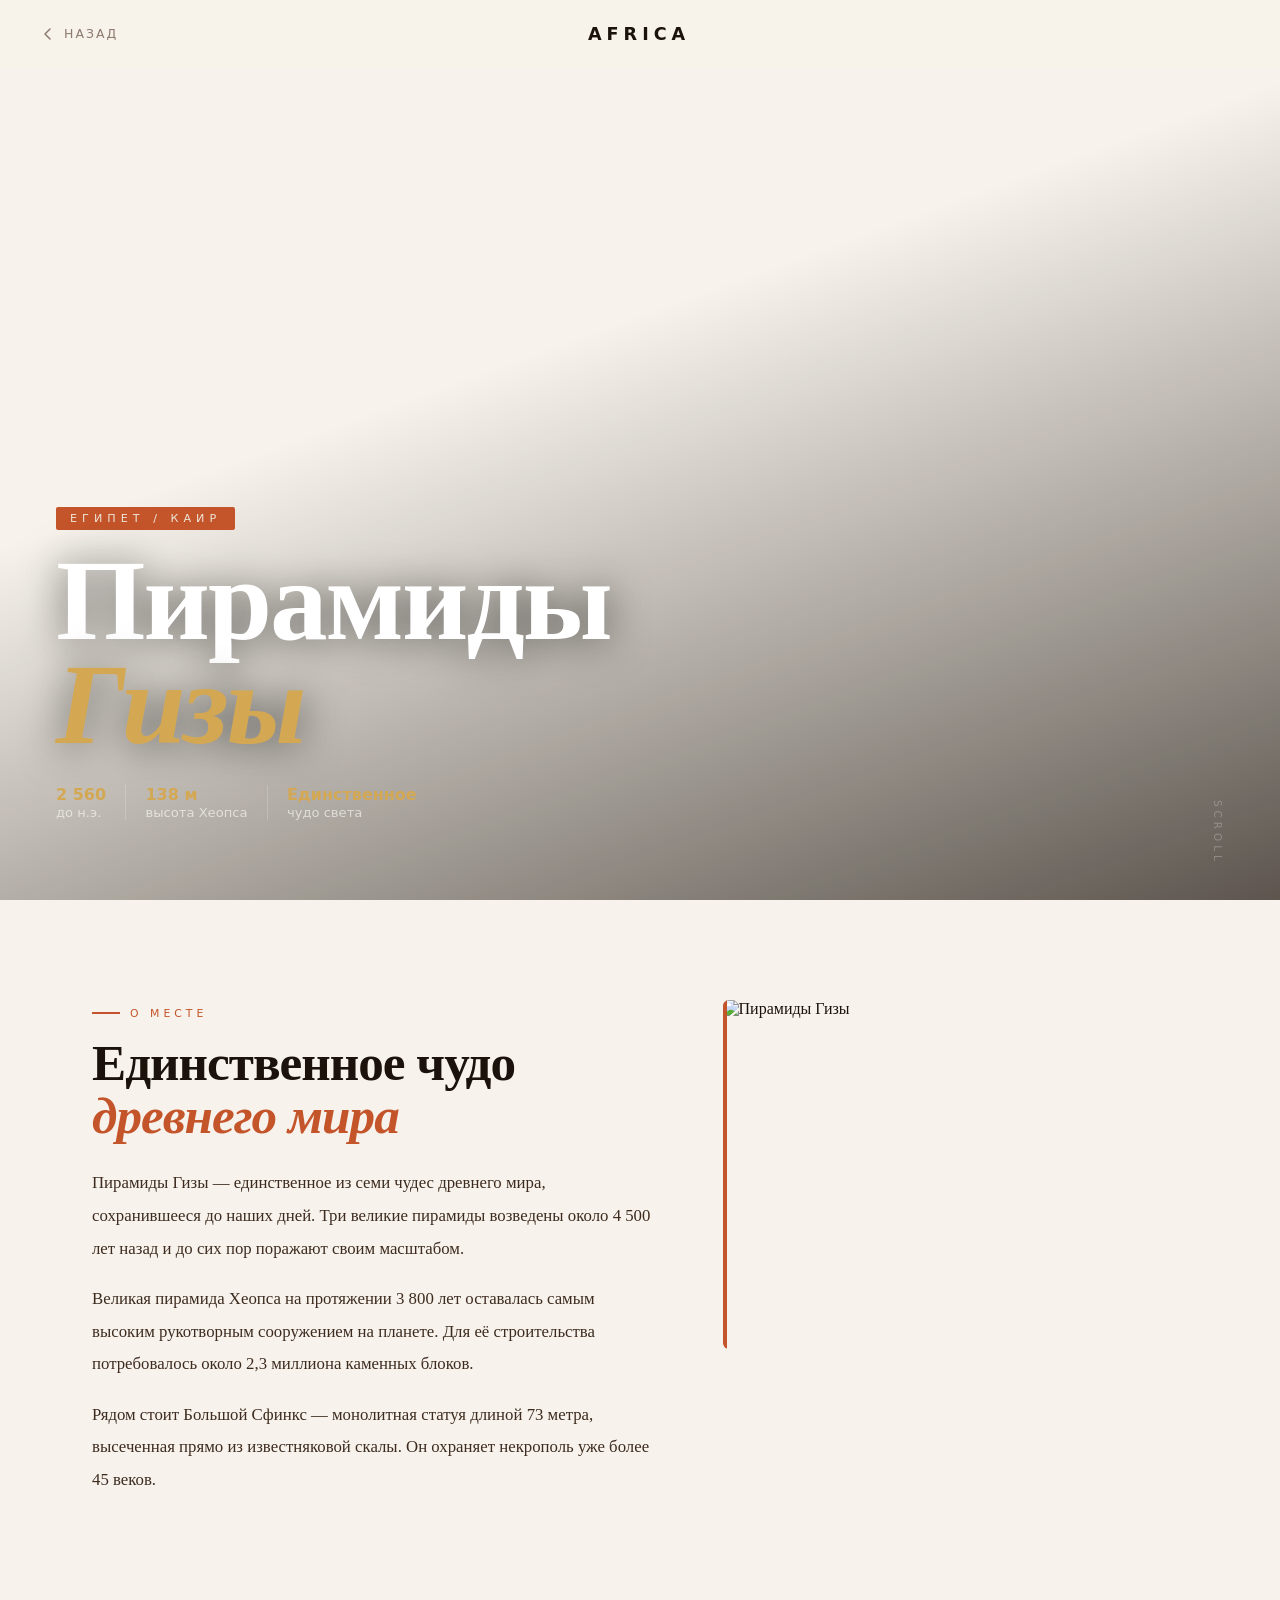
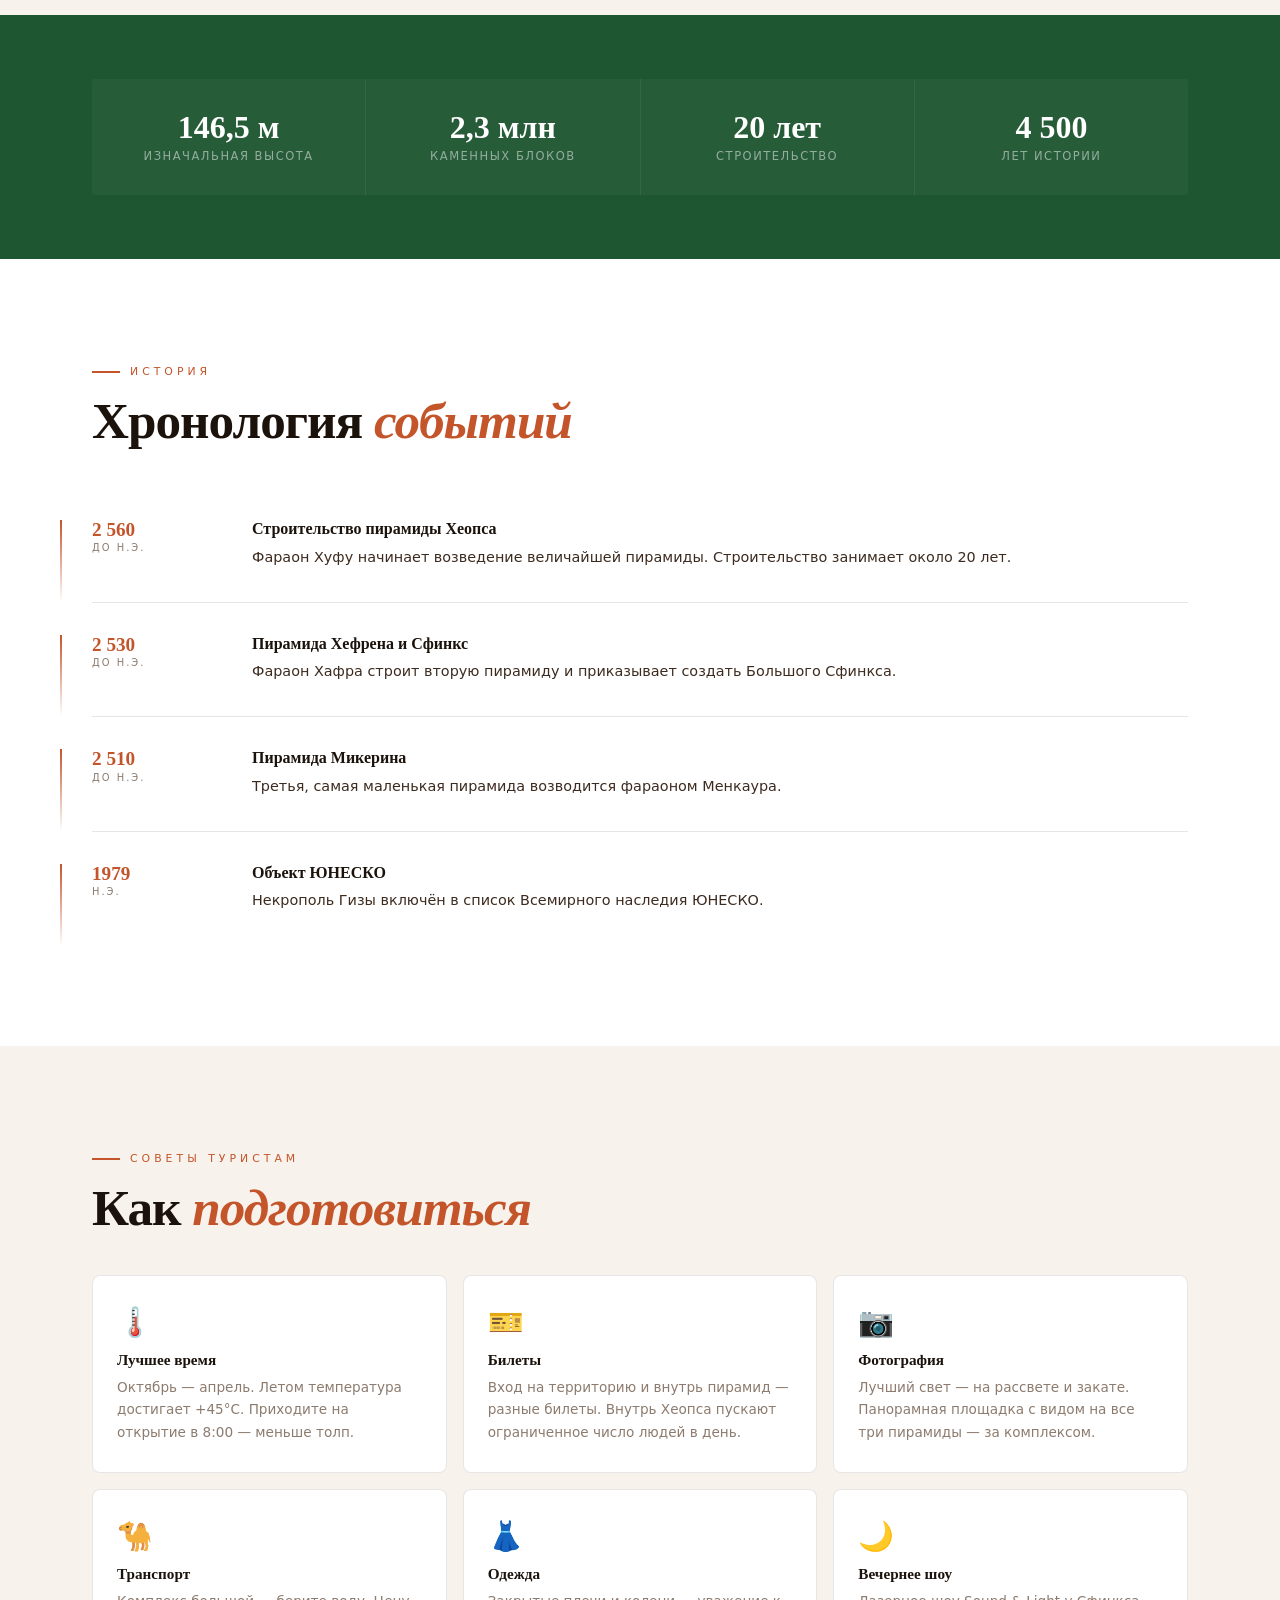
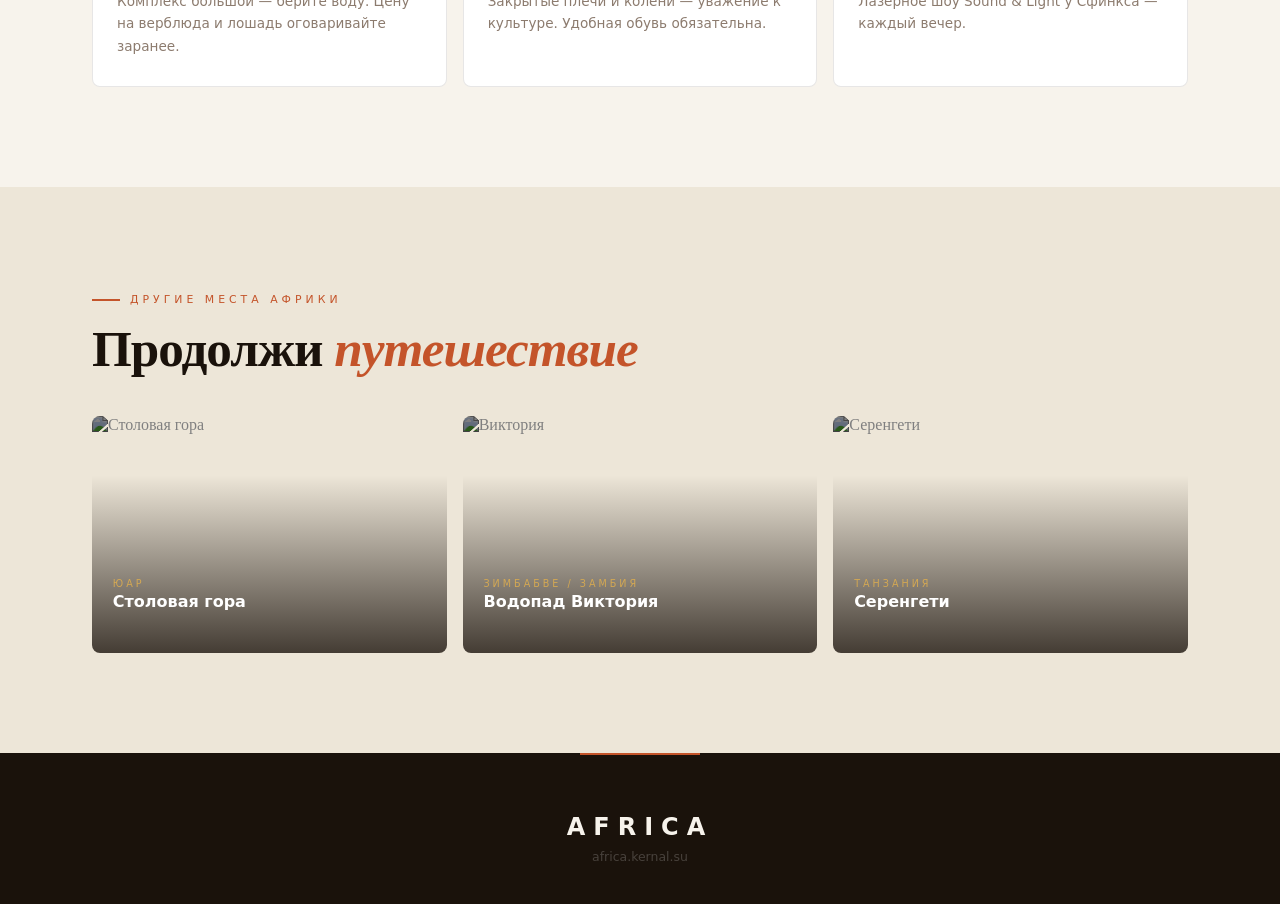
==== giza.html @ 8de61854 "initial commit" ====
<!DOCTYPE html>
<html lang="ru">
<head>
  <meta charset="UTF-8">
  <meta name="viewport" content="width=device-width, initial-scale=1.0">
  <title>Пирамиды Гизы — Африка</title>
  <link rel="stylesheet" href="style.css">
  <style>
    .hero-bg { background-image: url('/img/giza.jpg'); background-position: center 55%; }
  </style>
</head>
<body>

  <nav id="navbar">
    <a href="index.html" class="back-btn">
      <svg width="16" height="16" viewBox="0 0 16 16" fill="none"><path d="M10 3L5 8L10 13" stroke="currentColor" stroke-width="1.5" stroke-linecap="round" stroke-linejoin="round"/></svg>
      Назад
    </a>
    <a href="index.html" class="nav-logo">Africa</a>
    <div style="width:80px"></div>
  </nav>

  <div class="hero">
    <div class="hero-bg"></div>
    <div class="hero-content">
      <div class="hero-label">Египет / Каир</div>
      <h1>Пирамиды<br><em>Гизы</em></h1>
      <div class="hero-meta">
        <span><strong>2 560</strong> до н.э.</span>
        <span><strong>138 м</strong> высота Хеопса</span>
        <span><strong>Единственное</strong> чудо света</span>
      </div>
    </div>
    <div class="scroll-hint">Scroll</div>
  </div>

  <section style="background: var(--cream);">
    <div class="container">
      <div class="split">
        <div class="split-text reveal">
          <div class="section-tag">О месте</div>
          <h2 class="section-title">Единственное чудо <em>древнего мира</em></h2>
          <p>Пирамиды Гизы — единственное из семи чудес древнего мира, сохранившееся до наших дней. Три великие пирамиды возведены около 4 500 лет назад и до сих пор поражают своим масштабом.</p>
          <p>Великая пирамида Хеопса на протяжении 3 800 лет оставалась самым высоким рукотворным сооружением на планете. Для её строительства потребовалось около 2,3 миллиона каменных блоков.</p>
          <p>Рядом стоит Большой Сфинкс — монолитная статуя длиной 73 метра, высеченная прямо из известняковой скалы. Он охраняет некрополь уже более 45 веков.</p>
        </div>
        <div class="split-img reveal">
          <img src="/img/giza.jpg" alt="Пирамиды Гизы">
        </div>
      </div>
    </div>
  </section>

  <div class="stats-band">
    <div class="container">
      <div class="stats-row reveal-stagger reveal">
        <div class="stat-box"><div class="stat-val">146,5 м</div><div class="stat-lbl">Изначальная высота</div></div>
        <div class="stat-box"><div class="stat-val">2,3 млн</div><div class="stat-lbl">Каменных блоков</div></div>
        <div class="stat-box"><div class="stat-val">20 лет</div><div class="stat-lbl">Строительство</div></div>
        <div class="stat-box"><div class="stat-val">4 500</div><div class="stat-lbl">Лет истории</div></div>
      </div>
    </div>
  </div>

  <section style="background: #fff;">
    <div class="container">
      <div class="section-tag reveal">История</div>
      <h2 class="section-title reveal">Хронология <em>событий</em></h2>
      <div class="timeline">
        <div class="tl-row reveal">
          <div class="tl-year">2 560<small>до н.э.</small></div>
          <div class="tl-body"><h3>Строительство пирамиды Хеопса</h3><p>Фараон Хуфу начинает возведение величайшей пирамиды. Строительство занимает около 20 лет.</p></div>
        </div>
        <div class="tl-row reveal">
          <div class="tl-year">2 530<small>до н.э.</small></div>
          <div class="tl-body"><h3>Пирамида Хефрена и Сфинкс</h3><p>Фараон Хафра строит вторую пирамиду и приказывает создать Большого Сфинкса.</p></div>
        </div>
        <div class="tl-row reveal">
          <div class="tl-year">2 510<small>до н.э.</small></div>
          <div class="tl-body"><h3>Пирамида Микерина</h3><p>Третья, самая маленькая пирамида возводится фараоном Менкаура.</p></div>
        </div>
        <div class="tl-row reveal">
          <div class="tl-year">1979<small>н.э.</small></div>
          <div class="tl-body"><h3>Объект ЮНЕСКО</h3><p>Некрополь Гизы включён в список Всемирного наследия ЮНЕСКО.</p></div>
        </div>
      </div>
    </div>
  </section>

  <section style="background: var(--cream);">
    <div class="container">
      <div class="section-tag reveal">Советы туристам</div>
      <h2 class="section-title reveal">Как <em>подготовиться</em></h2>
      <div class="tips-grid reveal-stagger reveal">
        <div class="tip"><div class="tip-icon">🌡️</div><div class="tip-title">Лучшее время</div><div class="tip-text">Октябрь — апрель. Летом температура достигает +45°C. Приходите на открытие в 8:00 — меньше толп.</div></div>
        <div class="tip"><div class="tip-icon">🎫</div><div class="tip-title">Билеты</div><div class="tip-text">Вход на территорию и внутрь пирамид — разные билеты. Внутрь Хеопса пускают ограниченное число людей в день.</div></div>
        <div class="tip"><div class="tip-icon">📷</div><div class="tip-title">Фотография</div><div class="tip-text">Лучший свет — на рассвете и закате. Панорамная площадка с видом на все три пирамиды — за комплексом.</div></div>
        <div class="tip"><div class="tip-icon">🐪</div><div class="tip-title">Транспорт</div><div class="tip-text">Комплекс большой — берите воду. Цену на верблюда и лошадь оговаривайте заранее.</div></div>
        <div class="tip"><div class="tip-icon">👗</div><div class="tip-title">Одежда</div><div class="tip-text">Закрытые плечи и колени — уважение к культуре. Удобная обувь обязательна.</div></div>
        <div class="tip"><div class="tip-icon">🌙</div><div class="tip-title">Вечернее шоу</div><div class="tip-text">Лазерное шоу Sound & Light у Сфинкса — каждый вечер.</div></div>
      </div>
    </div>
  </section>

  <section style="background: var(--cream2);">
    <div class="container">
      <div class="section-tag reveal">Другие места Африки</div>
      <h2 class="section-title reveal">Продолжи <em>путешествие</em></h2>
      <div class="other-grid reveal-stagger reveal">
        <a href="tablemountain.html" class="other-card"><img src="/img/tablemountain.jpg" alt="Столовая гора"><div class="other-overlay"><div class="other-tag">ЮАР</div><div class="other-name">Столовая гора</div><div class="other-arrow">Перейти →</div></div></a>
        <a href="victoria.html" class="other-card"><img src="/img/victoria.jpg" alt="Виктория"><div class="other-overlay"><div class="other-tag">Зимбабве / Замбия</div><div class="other-name">Водопад Виктория</div><div class="other-arrow">Перейти →</div></div></a>
        <a href="serengeti.html" class="other-card"><img src="/img/serengeti.jpg" alt="Серенгети"><div class="other-overlay"><div class="other-tag">Танзания</div><div class="other-name">Серенгети</div><div class="other-arrow">Перейти →</div></div></a>
      </div>
    </div>
  </section>

  <footer><div class="footer-logo">Africa</div><p>africa.kernal.su</p></footer>

  <script>
    const nav = document.getElementById('navbar');
    if (nav) window.addEventListener('scroll', () => nav.classList.toggle('scrolled', window.scrollY > 60));
    const obs = new IntersectionObserver((entries) => {
      entries.forEach((en, i) => {
        if (en.isIntersecting) { setTimeout(() => en.target.classList.add('visible'), i * 70); obs.unobserve(en.target); }
      });
    }, { threshold: 0.1 });
    document.querySelectorAll('.reveal').forEach(el => obs.observe(el));
    document.querySelectorAll('a[href]').forEach(link => {
      const href = link.getAttribute('href');
      if (!href.startsWith('#') && !href.startsWith('http')) {
        link.addEventListener('click', e => {
          e.preventDefault();
          document.body.style.cssText = 'opacity:0;transform:translateY(-8px);transition:opacity 0.3s,transform 0.3s';
          setTimeout(() => window.location.href = href, 300);
        });
      }
    });
  </script>
</body>
</html>
---- style.css ----
*, *::before, *::after { margin: 0; padding: 0; box-sizing: border-box; }

:root {
  --cream:    #F7F3EC;
  --cream2:   #EDE6D8;
  --terra:    #C4542A;
  --terra2:   #A83E1A;
  --green:    #1E5631;
  --green2:   #2D7A47;
  --ink:      #1A120B;
  --ink2:     #3D2B1F;
  --sand:     #D4A853;
  --muted:    #8C7B6E;
  --border:   rgba(26,18,11,0.1);
  --ease-out: cubic-bezier(0.16, 1, 0.3, 1);
  --ease-io:  cubic-bezier(0.76, 0, 0.24, 1);
}

html { scroll-behavior: smooth; }
body {
  font-family: 'Georgia', 'Times New Roman', serif;
  background: var(--cream);
  color: var(--ink);
  overflow-x: hidden;
  animation: pageIn 0.5s var(--ease-out) both;
}

@keyframes pageIn {
  from { opacity: 0; transform: translateY(10px); }
  to   { opacity: 1; transform: translateY(0); }
}

/* ── SCROLLBAR ── */
::-webkit-scrollbar { width: 4px; }
::-webkit-scrollbar-track { background: var(--cream2); }
::-webkit-scrollbar-thumb { background: var(--terra); border-radius: 2px; }

/* ── NAV ── */
nav {
  position: fixed; top: 0; left: 0; right: 0; z-index: 100;
  padding: 0 2.5rem; height: 68px;
  display: flex; align-items: center; justify-content: space-between;
  background: rgba(247,243,236,0.85);
  backdrop-filter: blur(12px);
  -webkit-backdrop-filter: blur(12px);
  border-bottom: 1px solid transparent;
  transition: border-color 0.4s, background 0.4s, box-shadow 0.4s;
}
nav.scrolled {
  background: rgba(247,243,236,0.97);
  border-color: var(--border);
  box-shadow: 0 2px 20px rgba(26,18,11,0.06);
}
.nav-logo {
  font-size: 1.1rem; font-weight: 700;
  color: var(--ink); letter-spacing: 5px;
  text-decoration: none; text-transform: uppercase;
  font-family: 'Segoe UI', system-ui, sans-serif;
  transition: color 0.25s;
}
.nav-logo:hover { color: var(--terra); }

.nav-links { display: flex; gap: 2.5rem; list-style: none; }
.nav-links a {
  color: var(--muted);
  text-decoration: none;
  font-family: 'Segoe UI', system-ui, sans-serif;
  font-size: 0.78rem; letter-spacing: 2px; text-transform: uppercase;
  transition: color 0.25s;
  position: relative; padding-bottom: 3px;
}
.nav-links a::after {
  content: '';
  position: absolute; bottom: 0; left: 0; right: 0;
  height: 1.5px; background: var(--terra);
  transform: scaleX(0); transform-origin: right;
  transition: transform 0.3s var(--ease-out);
}
.nav-links a:hover { color: var(--terra); }
.nav-links a:hover::after { transform: scaleX(1); transform-origin: left; }

.back-btn {
  display: inline-flex; align-items: center; gap: 8px;
  color: var(--muted);
  text-decoration: none;
  font-family: 'Segoe UI', system-ui, sans-serif;
  font-size: 0.78rem; letter-spacing: 2px; text-transform: uppercase;
  transition: color 0.25s, gap 0.3s;
}
.back-btn:hover { color: var(--terra); gap: 4px; }
.back-btn svg { transition: transform 0.3s var(--ease-out); }
.back-btn:hover svg { transform: translateX(-4px); }

/* ── HERO ── */
.hero {
  position: relative;
  height: 100vh; min-height: 600px;
  display: flex; align-items: flex-end;
  overflow: hidden;
}
.hero-bg {
  position: absolute; inset: 0;
  background-size: cover; background-position: center;
  filter: brightness(0.55) saturate(1.05);
  transform: scale(1.04);
  transition: transform 10s var(--ease-out);
  will-change: transform;
}
.hero:hover .hero-bg { transform: scale(1.07); }

/* Diagonal overlay */
.hero::after {
  content: '';
  position: absolute; inset: 0;
  background: linear-gradient(
    160deg,
    transparent 40%,
    rgba(26,18,11,0.7) 100%
  );
  pointer-events: none;
}

.hero-content {
  position: relative; z-index: 2;
  padding: 3rem 3.5rem 5rem;
  max-width: 900px;
}
.hero-label {
  display: inline-block;
  font-family: 'Segoe UI', system-ui, sans-serif;
  font-size: 0.7rem; letter-spacing: 5px; text-transform: uppercase;
  color: var(--cream2);
  background: var(--terra);
  padding: 5px 14px; border-radius: 2px;
  margin-bottom: 1.2rem;
  opacity: 0; animation: fadeUp 0.6s 0.2s var(--ease-out) forwards;
}
.hero h1 {
  font-size: clamp(3.5rem, 9vw, 8rem);
  font-weight: 700; line-height: 0.9;
  letter-spacing: -2px; color: #fff;
  text-shadow: 0 2px 40px rgba(0,0,0,0.6);
  opacity: 0; animation: fadeUp 0.8s 0.35s var(--ease-out) forwards;
}
.hero h1 em {
  font-style: italic;
  color: var(--sand);
}
.hero-sub {
  margin-top: 1.2rem;
  font-family: 'Segoe UI', system-ui, sans-serif;
  font-size: clamp(0.9rem, 1.8vw, 1.05rem);
  color: rgba(255,255,255,0.75); line-height: 1.7;
  max-width: 480px;
  opacity: 0; animation: fadeUp 0.7s 0.5s var(--ease-out) forwards;
}
.hero-meta {
  display: flex; gap: 0; margin-top: 1.8rem; flex-wrap: wrap;
  opacity: 0; animation: fadeUp 0.7s 0.65s var(--ease-out) forwards;
}
.hero-meta span {
  font-family: 'Segoe UI', system-ui, sans-serif;
  font-size: 0.82rem; color: rgba(255,255,255,0.6);
  padding: 0 1.2rem 0 0; margin-right: 1.2rem;
  border-right: 1px solid rgba(255,255,255,0.2);
}
.hero-meta span:last-child { border-right: none; }
.hero-meta span strong { color: var(--sand); display: block; font-size: 1rem; margin-bottom: 1px; }

/* Main page hero CTA */
.hero-cta {
  display: inline-flex; align-items: center; gap: 10px;
  margin-top: 2rem; padding: 14px 36px;
  background: var(--terra); color: #fff;
  font-family: 'Segoe UI', system-ui, sans-serif;
  font-weight: 600; font-size: 0.82rem;
  letter-spacing: 2px; text-transform: uppercase;
  text-decoration: none; border-radius: 2px;
  transition: background 0.3s, transform 0.3s var(--ease-out), gap 0.3s;
  opacity: 0; animation: fadeUp 0.7s 0.8s var(--ease-out) forwards;
}
.hero-cta:hover { background: var(--terra2); transform: translateY(-2px); gap: 16px; }

.scroll-hint {
  position: absolute; bottom: 2.2rem; right: 3.5rem; z-index: 2;
  display: flex; align-items: center; gap: 10px;
  opacity: 0; font-family: 'Segoe UI', system-ui, sans-serif;
  font-size: 0.65rem; letter-spacing: 4px; text-transform: uppercase;
  color: rgba(255,255,255,0.5);
  animation: fadeIn 1s 1.3s forwards;
  writing-mode: vertical-rl;
}

@keyframes fadeUp {
  from { opacity: 0; transform: translateY(22px); }
  to   { opacity: 1; transform: translateY(0); }
}
@keyframes fadeIn { to { opacity: 0.5; } }

/* ── LAYOUT ── */
.container { max-width: 1160px; margin: 0 auto; padding: 0 2rem; }
section { padding: 100px 2rem; }
.section-tag {
  display: inline-flex; align-items: center; gap: 10px;
  font-family: 'Segoe UI', system-ui, sans-serif;
  font-size: 0.68rem; letter-spacing: 4px; text-transform: uppercase;
  color: var(--terra); margin-bottom: 1rem;
}
.section-tag::before {
  content: '';
  display: block; width: 28px; height: 2px;
  background: var(--terra); flex-shrink: 0;
}
.section-title {
  font-size: clamp(2rem, 4.5vw, 3.2rem);
  font-weight: 700; line-height: 1.05;
  letter-spacing: -1px; color: var(--ink);
  margin-bottom: 1.5rem;
}
.section-title em { font-style: italic; color: var(--terra); }

/* ── INTRO BAND (index) ── */
.intro-band {
  background: var(--ink);
  padding: 80px 2rem;
}
.intro-band .section-tag { color: var(--sand); }
.intro-band .section-tag::before { background: var(--sand); }
.intro-band .section-title { color: #fff; }
.intro-band .section-title em { color: var(--sand); }
.intro-band p {
  font-size: 1.05rem; color: rgba(255,255,255,0.6);
  line-height: 1.9; max-width: 680px;
}

.intro-figures {
  display: grid; grid-template-columns: repeat(4, 1fr);
  gap: 0; margin-top: 3.5rem;
  border: 1px solid rgba(255,255,255,0.08);
  border-radius: 4px; overflow: hidden;
}
.fig-item {
  padding: 2rem 1.5rem;
  border-right: 1px solid rgba(255,255,255,0.08);
  transition: background 0.3s;
}
.fig-item:last-child { border-right: none; }
.fig-item:hover { background: rgba(255,255,255,0.03); }
.fig-val {
  font-size: 2.2rem; font-weight: 700;
  color: var(--sand); line-height: 1;
}
.fig-lbl {
  font-family: 'Segoe UI', system-ui, sans-serif;
  font-size: 0.72rem; color: rgba(255,255,255,0.35);
  letter-spacing: 2px; text-transform: uppercase;
  margin-top: 0.5rem;
}

/* ── PLACES GRID (index) ── */
.places-section { background: var(--cream); padding: 100px 2rem; }
.places-grid {
  display: grid;
  grid-template-columns: repeat(4, 1fr);
  gap: 2px;
  margin-top: 3rem;
  border-radius: 8px; overflow: hidden;
}

.place-card {
  position: relative;
  display: block; text-decoration: none;
  color: #fff;
  overflow: hidden;
  aspect-ratio: 3/4;
  cursor: pointer;
}
.place-card img {
  width: 100%; height: 100%; object-fit: cover;
  transition: transform 0.7s var(--ease-out), filter 0.5s;
  filter: brightness(0.5) saturate(1.1);
}
.place-card:hover img { transform: scale(1.07); filter: brightness(0.65) saturate(1.2); }

.card-body {
  position: absolute; inset: 0;
  display: flex; flex-direction: column; justify-content: flex-end;
  padding: 1.5rem 1.2rem;
  background: linear-gradient(transparent 35%, rgba(26,18,11,0.92) 100%);
}
.card-tag {
  font-family: 'Segoe UI', system-ui, sans-serif;
  font-size: 0.6rem; letter-spacing: 3px; text-transform: uppercase;
  color: var(--sand); margin-bottom: 0.3rem;
}
.card-name {
  font-size: 1.05rem; font-weight: 700; line-height: 1.2;
  font-family: 'Segoe UI', system-ui, sans-serif;
}
.card-hint {
  font-family: 'Segoe UI', system-ui, sans-serif;
  font-size: 0.76rem; color: rgba(255,255,255,0.55);
  line-height: 1.5; margin-top: 0.4rem;
  max-height: 0; overflow: hidden;
  transition: max-height 0.4s var(--ease-out), opacity 0.4s;
  opacity: 0;
}
.place-card:hover .card-hint { max-height: 60px; opacity: 1; }
.card-go {
  display: inline-flex; align-items: center; gap: 6px;
  margin-top: 0.8rem;
  font-family: 'Segoe UI', system-ui, sans-serif;
  font-size: 0.7rem; letter-spacing: 2px; text-transform: uppercase;
  color: var(--terra);
  opacity: 0; transform: translateY(6px);
  transition: opacity 0.3s var(--ease-out), transform 0.3s var(--ease-out);
}
.card-go::after { content: '→'; }
.place-card:hover .card-go { opacity: 1; transform: translateY(0); }

/* Number badge */
.card-num {
  position: absolute; top: 1rem; left: 1.2rem;
  font-family: 'Segoe UI', system-ui, sans-serif;
  font-size: 0.65rem; font-weight: 700;
  color: rgba(255,255,255,0.35); letter-spacing: 1px;
}

/* ── TERRA BANNER ── */
.terra-banner {
  background: var(--terra);
  padding: 64px 2rem; text-align: center;
  position: relative; overflow: hidden;
}
.terra-banner::before {
  content: '';
  position: absolute; inset: 0;
  background: repeating-linear-gradient(
    -45deg,
    transparent,
    transparent 10px,
    rgba(0,0,0,0.04) 10px,
    rgba(0,0,0,0.04) 11px
  );
}
.terra-banner .container { position: relative; }
.terra-banner h2 {
  font-size: clamp(1.6rem, 3vw, 2.6rem);
  font-weight: 700; color: #fff; letter-spacing: -0.5px;
}
.terra-banner p {
  font-family: 'Segoe UI', system-ui, sans-serif;
  margin-top: 0.7rem; font-size: 1rem;
  color: rgba(255,255,255,0.7);
}

/* ── EUROPE PROMO (index) ── */
.europe-promo {
  background: var(--ink2);
  padding: 0; position: relative; overflow: hidden;
}
.europe-img-bg {
  position: absolute; inset: 0;
  background-image: url('https://europe.kernal.su/img/eiffel.jpg');
  background-size: cover; background-position: center 30%;
  filter: brightness(0.15) saturate(0.5);
  transform: scale(1.04);
  transition: transform 10s var(--ease-out);
}
.europe-promo:hover .europe-img-bg { transform: scale(1.07); }
.europe-inner {
  position: relative; z-index: 1;
  max-width: 1160px; margin: 0 auto;
  padding: 110px 2rem;
  display: grid; grid-template-columns: 1fr 1fr; gap: 80px; align-items: center;
}
.europe-text .ep-tag {
  font-family: 'Segoe UI', system-ui, sans-serif;
  font-size: 0.68rem; letter-spacing: 5px; text-transform: uppercase;
  color: var(--sand); margin-bottom: 1rem;
  display: flex; align-items: center; gap: 10px;
}
.europe-text .ep-tag::before { content:''; display:block; width:24px; height:1px; background:var(--sand); }
.europe-text h2 {
  font-size: clamp(2.8rem, 5vw, 5rem);
  font-weight: 700; color: #fff; line-height: 0.92;
  letter-spacing: -2px;
}
.europe-text h2 em { font-style: italic; color: var(--sand); }
.europe-text p {
  font-family: 'Segoe UI', system-ui, sans-serif;
  margin-top: 1.5rem; color: rgba(255,255,255,0.55);
  line-height: 1.8; font-size: 1rem; max-width: 420px;
}
.ep-cta {
  display: inline-flex; align-items: center; gap: 12px;
  margin-top: 2.5rem; padding: 15px 36px;
  background: transparent;
  border: 1.5px solid rgba(255,255,255,0.3);
  color: #fff;
  font-family: 'Segoe UI', system-ui, sans-serif;
  font-size: 0.8rem; font-weight: 600; letter-spacing: 2px; text-transform: uppercase;
  text-decoration: none; border-radius: 2px;
  transition: background 0.35s, border-color 0.35s, gap 0.35s;
}
.ep-cta:hover { background: var(--terra); border-color: var(--terra); gap: 20px; }

.europe-photos {
  display: grid; grid-template-columns: 1fr 1fr; gap: 8px;
}
.ep-photo { border-radius: 6px; overflow: hidden; position: relative; }
.ep-photo:first-child { grid-row: span 2; }
.ep-photo img {
  width: 100%; height: 100%; min-height: 130px;
  object-fit: cover; display: block;
  filter: brightness(0.6);
  transition: filter 0.4s, transform 0.5s var(--ease-out);
}
.ep-photo:hover img { filter: brightness(0.85); transform: scale(1.04); }
.ep-photo-name {
  position: absolute; bottom: 0; left: 0; right: 0;
  padding: 0.8rem;
  font-family: 'Segoe UI', system-ui, sans-serif;
  font-size: 0.75rem; font-weight: 600; color: #fff;
  background: linear-gradient(transparent, rgba(0,0,0,0.65));
}

/* ── SPLIT (detail pages) ── */
.split {
  display: grid; grid-template-columns: 1.2fr 1fr;
  gap: 72px; align-items: start;
}
.split-text p {
  font-size: 1.05rem; color: var(--ink2);
  line-height: 1.95; margin-bottom: 1.1rem;
}
.split-img {
  position: relative; border-radius: 6px; overflow: hidden;
}
.split-img img {
  width: 100%; aspect-ratio: 4/3; object-fit: cover; display: block;
  transition: transform 0.7s var(--ease-out);
}
.split-img:hover img { transform: scale(1.04); }
/* Accent stripe on image */
.split-img::before {
  content: '';
  position: absolute; top: 0; left: 0; bottom: 0; width: 4px;
  background: var(--terra); z-index: 1;
}

/* ── STATS BAND ── */
.stats-band {
  background: var(--green);
  padding: 64px 2rem;
}
.stats-row {
  display: grid; grid-template-columns: repeat(4, 1fr);
  gap: 1px; background: rgba(255,255,255,0.1);
  border-radius: 4px; overflow: hidden;
}
.stat-box {
  background: rgba(30,86,49,0.6);
  padding: 2rem 1.5rem; text-align: center;
  transition: background 0.3s, transform 0.3s var(--ease-out);
  cursor: default;
}
.stat-box:hover { background: rgba(30,86,49,0.9); transform: translateY(-3px); }
.stat-val {
  font-size: 2rem; font-weight: 700; color: #fff; line-height: 1;
}
.stat-lbl {
  font-family: 'Segoe UI', system-ui, sans-serif;
  font-size: 0.72rem; color: rgba(255,255,255,0.5);
  margin-top: 0.4rem; text-transform: uppercase; letter-spacing: 1.5px;
}

/* ── TIMELINE ── */
.timeline { margin-top: 2.5rem; }
.tl-row {
  display: grid; grid-template-columns: 120px 1fr;
  gap: 2.5rem; padding: 2rem 0;
  border-bottom: 1px solid var(--border);
  position: relative; transition: background 0.25s;
}
.tl-row:last-child { border-bottom: none; }
.tl-row:hover { background: transparent; }
.tl-year {
  font-size: 1.2rem; font-weight: 700;
  color: var(--terra); line-height: 1;
  transition: color 0.25s;
}
.tl-row:hover .tl-year { color: var(--terra2); }
.tl-year small {
  display: block; font-family: 'Segoe UI', system-ui, sans-serif;
  font-size: 0.62rem; letter-spacing: 2px; text-transform: uppercase;
  color: var(--muted); font-weight: 400; margin-top: 4px;
}
.tl-body h3 { font-size: 1rem; font-weight: 700; margin-bottom: 0.4rem; color: var(--ink); }
.tl-body p { font-size: 0.9rem; color: var(--ink2); line-height: 1.75; font-family: 'Segoe UI', system-ui, sans-serif; }

/* Vertical accent line */
.tl-row::before {
  content: '';
  position: absolute; left: -2rem; top: 2rem; bottom: 0; width: 2px;
  background: linear-gradient(var(--terra), transparent);
  transform: scaleY(0); transform-origin: top;
  transition: transform 0.5s var(--ease-out);
}
.tl-row.visible::before { transform: scaleY(1); }

/* ── TIPS ── */
.tips-grid {
  display: grid; grid-template-columns: repeat(3, 1fr);
  gap: 16px; margin-top: 2.5rem;
}
.tip {
  background: #fff;
  border: 1px solid var(--border);
  border-radius: 8px; padding: 1.8rem 1.5rem;
  transition: border-color 0.3s, box-shadow 0.3s, transform 0.4s var(--ease-out);
}
.tip:hover {
  border-color: var(--terra);
  box-shadow: 0 12px 32px rgba(196,84,42,0.1);
  transform: translateY(-5px);
}
.tip-icon { font-size: 1.8rem; margin-bottom: 0.8rem; }
.tip-title {
  font-size: 0.95rem; font-weight: 700;
  margin-bottom: 0.4rem; color: var(--ink);
}
.tip-text {
  font-family: 'Segoe UI', system-ui, sans-serif;
  font-size: 0.85rem; color: var(--muted); line-height: 1.65;
}

/* ── FACT BOXES ── */
.facts-col { display: flex; flex-direction: column; gap: 12px; }
.fact-box {
  background: #fff;
  border: 1px solid var(--border);
  border-left: 3px solid var(--terra);
  border-radius: 0 6px 6px 0;
  padding: 1rem 1.2rem;
  transition: border-left-color 0.3s, box-shadow 0.3s;
}
.fact-box:hover {
  border-left-color: var(--green);
  box-shadow: 4px 0 0 0 var(--green),
              0 4px 20px rgba(0,0,0,0.05);
}
.fact-box .lbl {
  font-family: 'Segoe UI', system-ui, sans-serif;
  font-size: 0.65rem; letter-spacing: 3px; text-transform: uppercase;
  color: var(--terra); margin-bottom: 0.3rem;
}
.fact-box .val { font-size: 0.97rem; font-weight: 600; color: var(--ink); }

/* ── OTHER CARDS ── */
.other-grid {
  display: grid; grid-template-columns: repeat(3, 1fr);
  gap: 16px; margin-top: 2.5rem;
}
.other-card {
  position: relative; border-radius: 8px; overflow: hidden;
  text-decoration: none; color: #fff; display: block;
  transition: transform 0.45s var(--ease-out), box-shadow 0.45s;
}
.other-card:hover {
  transform: translateY(-7px);
  box-shadow: 0 24px 50px rgba(26,18,11,0.2);
}
.other-card img {
  width: 100%; aspect-ratio: 3/2; object-fit: cover; display: block;
  filter: brightness(0.5) saturate(1.1);
  transition: transform 0.7s var(--ease-out), filter 0.5s;
}
.other-card:hover img { transform: scale(1.06); filter: brightness(0.7) saturate(1.2); }
.other-overlay {
  position: absolute; inset: 0;
  display: flex; flex-direction: column; justify-content: flex-end;
  padding: 1.3rem;
  background: linear-gradient(transparent 25%, rgba(26,18,11,0.8));
}
.other-tag {
  font-family: 'Segoe UI', system-ui, sans-serif;
  font-size: 0.6rem; letter-spacing: 3px; text-transform: uppercase;
  color: var(--sand); margin-bottom: 0.2rem;
}
.other-name {
  font-family: 'Segoe UI', system-ui, sans-serif;
  font-size: 1rem; font-weight: 700;
}
.other-arrow {
  display: inline-block; margin-top: 0.4rem;
  font-family: 'Segoe UI', system-ui, sans-serif;
  font-size: 0.72rem; color: var(--terra);
  opacity: 0; transform: translateY(6px);
  transition: opacity 0.3s var(--ease-out), transform 0.3s var(--ease-out);
}
.other-card:hover .other-arrow { opacity: 1; transform: translateY(0); }

/* ── GALLERY ── */
.gallery-2 { display: grid; grid-template-columns: 2fr 1fr; gap: 6px; height: 480px; }
.gallery-2 .g-main { border-radius: 8px; overflow: hidden; }
.gallery-2 .g-side { display: grid; gap: 6px; }
.gallery-2 .g-side > div { border-radius: 8px; overflow: hidden; }
.g-item { overflow: hidden; border-radius: 8px; }
.g-item img, .gallery-2 img {
  width: 100%; height: 100%; object-fit: cover; display: block;
  transition: transform 0.6s var(--ease-out), filter 0.4s;
  filter: brightness(0.88);
}
.g-item:hover img, .gallery-2 div:hover img { transform: scale(1.05); filter: brightness(1.0); }

/* ── FOOTER ── */
footer {
  background: var(--ink);
  padding: 60px 2rem 40px;
  text-align: center;
  position: relative; overflow: hidden;
}
footer::before {
  content: '';
  position: absolute; top: 0; left: 50%; transform: translateX(-50%);
  width: 120px; height: 2px;
  background: var(--terra);
}
.footer-logo {
  font-size: 1.5rem; font-weight: 700; color: var(--cream);
  letter-spacing: 8px; text-transform: uppercase;
  margin-bottom: 0.5rem;
  font-family: 'Segoe UI', system-ui, sans-serif;
}
footer p {
  font-family: 'Segoe UI', system-ui, sans-serif;
  font-size: 0.78rem; color: rgba(255,255,255,0.2);
}

/* ── REVEAL ── */
.reveal {
  opacity: 0; transform: translateY(28px);
  transition: opacity 0.7s var(--ease-out), transform 0.7s var(--ease-out);
}
.reveal.visible { opacity: 1; transform: translateY(0); }

.reveal-stagger > * {
  opacity: 0; transform: translateY(20px);
  transition: opacity 0.55s var(--ease-out), transform 0.55s var(--ease-out);
}
.reveal-stagger.visible > *:nth-child(1) { opacity:1; transform:none; transition-delay:0s; }
.reveal-stagger.visible > *:nth-child(2) { opacity:1; transform:none; transition-delay:0.07s; }
.reveal-stagger.visible > *:nth-child(3) { opacity:1; transform:none; transition-delay:0.14s; }
.reveal-stagger.visible > *:nth-child(4) { opacity:1; transform:none; transition-delay:0.21s; }
.reveal-stagger.visible > *:nth-child(5) { opacity:1; transform:none; transition-delay:0.28s; }
.reveal-stagger.visible > *:nth-child(6) { opacity:1; transform:none; transition-delay:0.35s; }
.reveal-stagger.visible > *:nth-child(7) { opacity:1; transform:none; transition-delay:0.42s; }
.reveal-stagger.visible > *:nth-child(8) { opacity:1; transform:none; transition-delay:0.49s; }

/* ── RESPONSIVE ── */
@media (max-width: 960px) {
  .places-grid { grid-template-columns: repeat(2, 1fr); }
  .intro-figures { grid-template-columns: repeat(2, 1fr); }
  .split { grid-template-columns: 1fr; gap: 36px; }
  .stats-row { grid-template-columns: repeat(2, 1fr); }
  .tips-grid { grid-template-columns: repeat(2, 1fr); }
  .other-grid { grid-template-columns: repeat(2, 1fr); }
  .gallery-2 { grid-template-columns: 1fr; height: auto; }
  .gallery-2 .g-side { grid-template-columns: 1fr 1fr; }
  .gallery-2 .g-side > div { height: 180px; }
  .gallery-2 .g-main { height: 280px; }
  .europe-inner { grid-template-columns: 1fr; gap: 40px; padding: 80px 2rem; }
  .europe-photos { display: none; }
  .nav-links { display: none; }
  .tl-row { grid-template-columns: 90px 1fr; gap: 1.5rem; }
}
@media (max-width: 560px) {
  .places-grid { grid-template-columns: repeat(2, 1fr); }
  .tips-grid { grid-template-columns: 1fr; }
  .other-grid { grid-template-columns: 1fr; }
  .intro-figures { grid-template-columns: repeat(2, 1fr); }
  section { padding: 70px 1.2rem; }
  .hero-content { padding: 2.5rem 1.5rem 4rem; }
  .hero h1 { letter-spacing: -1px; }
}
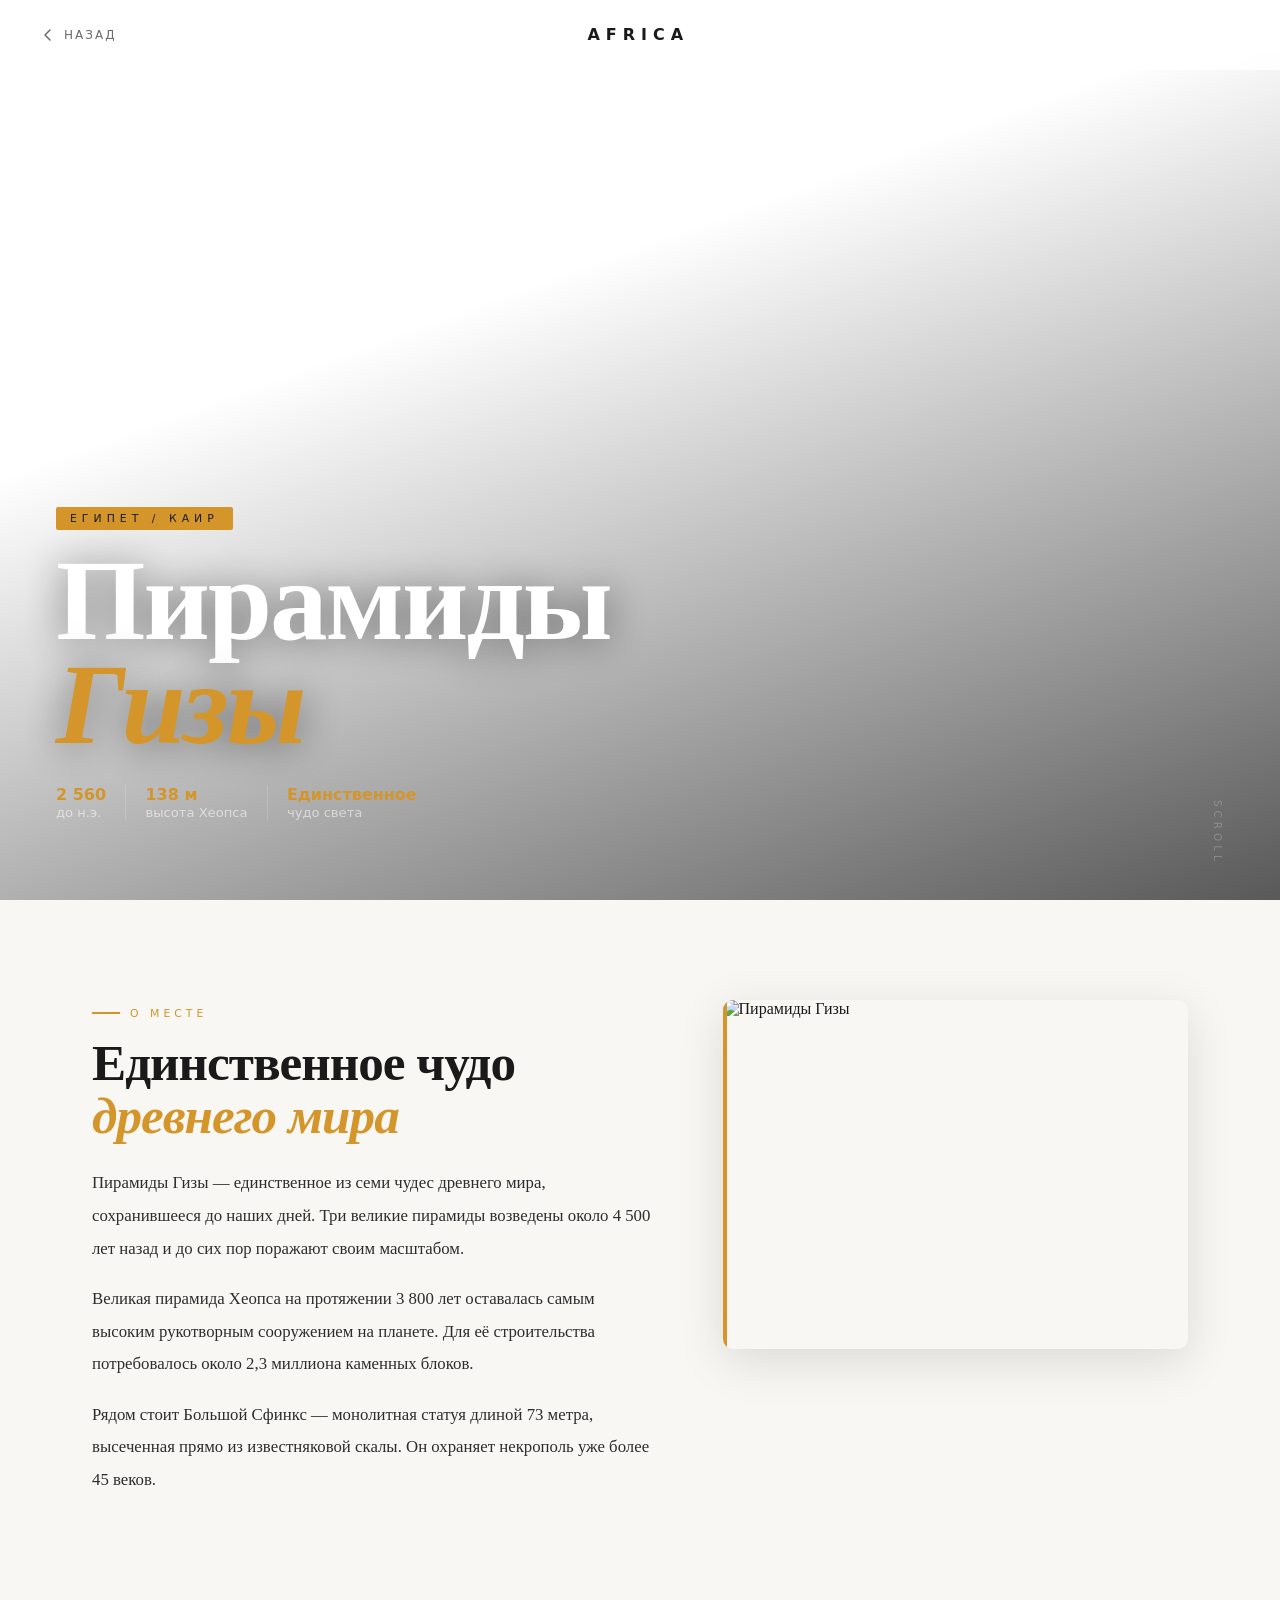
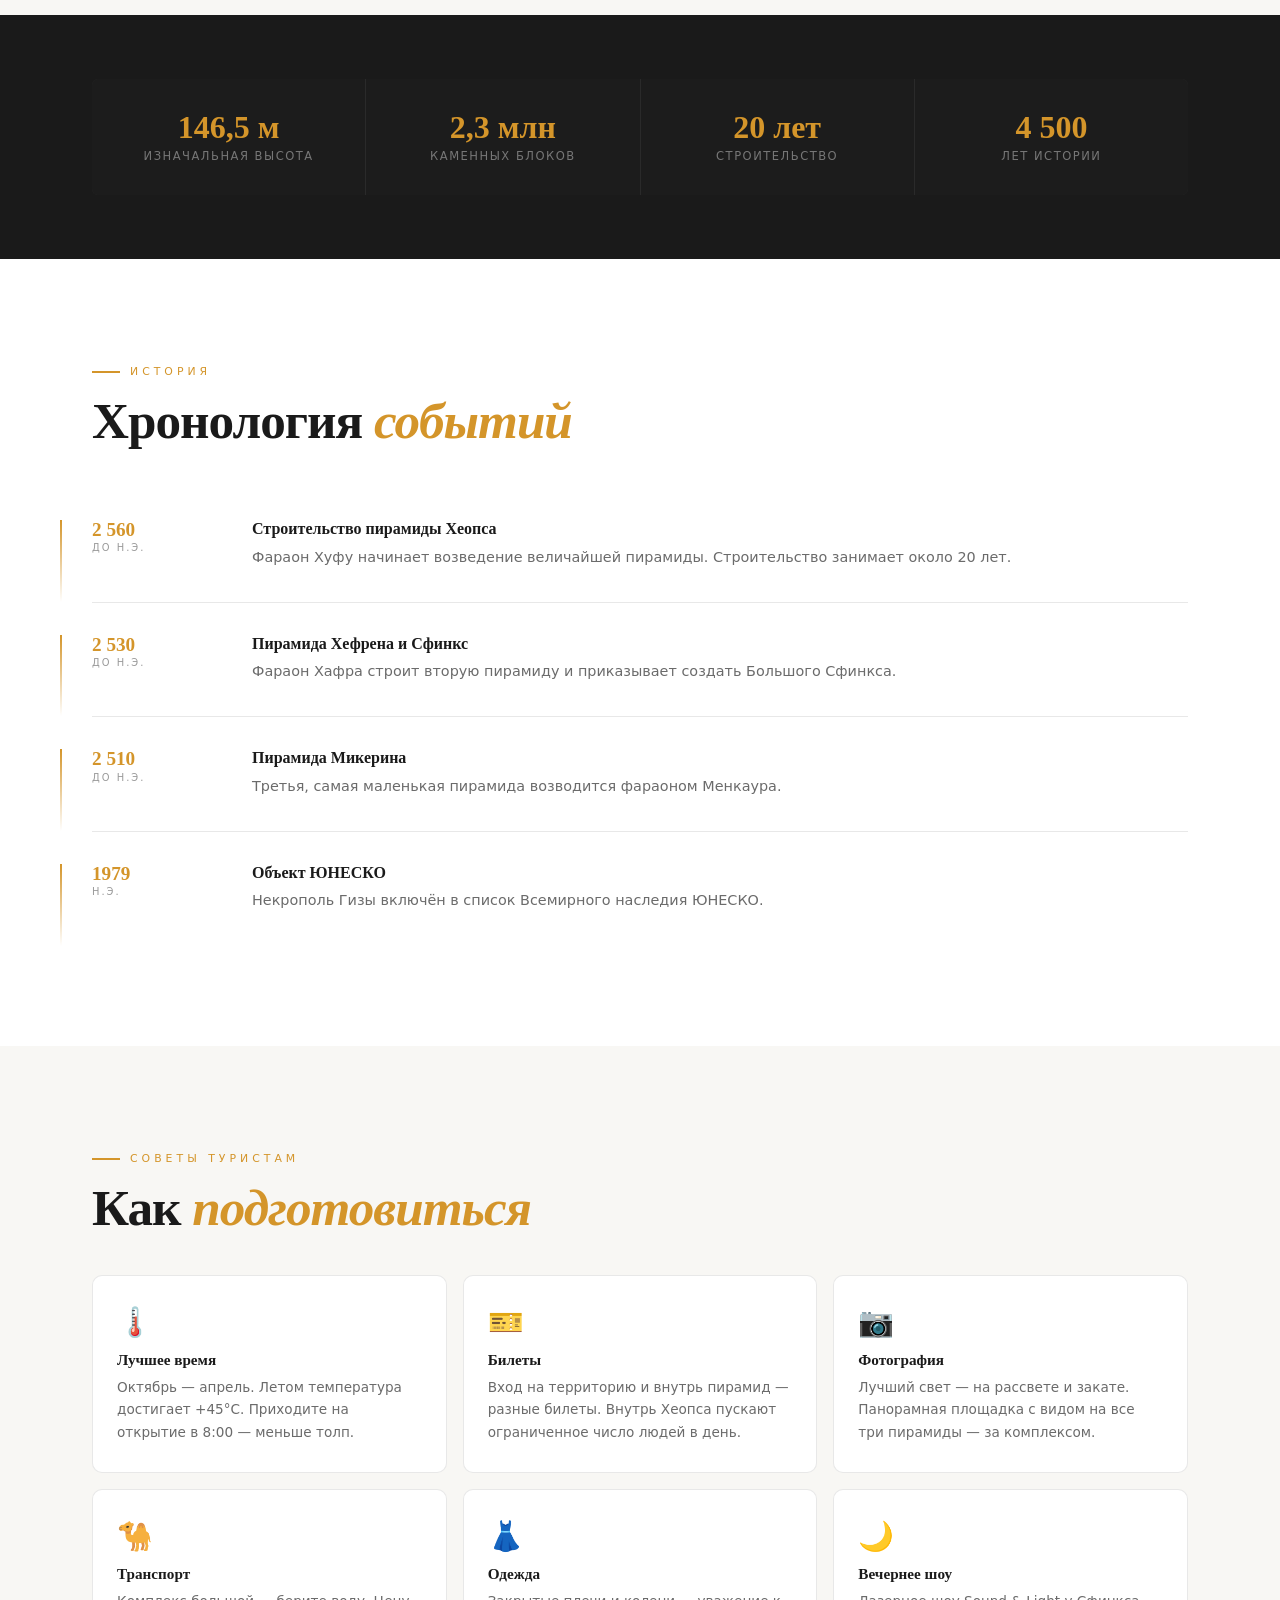
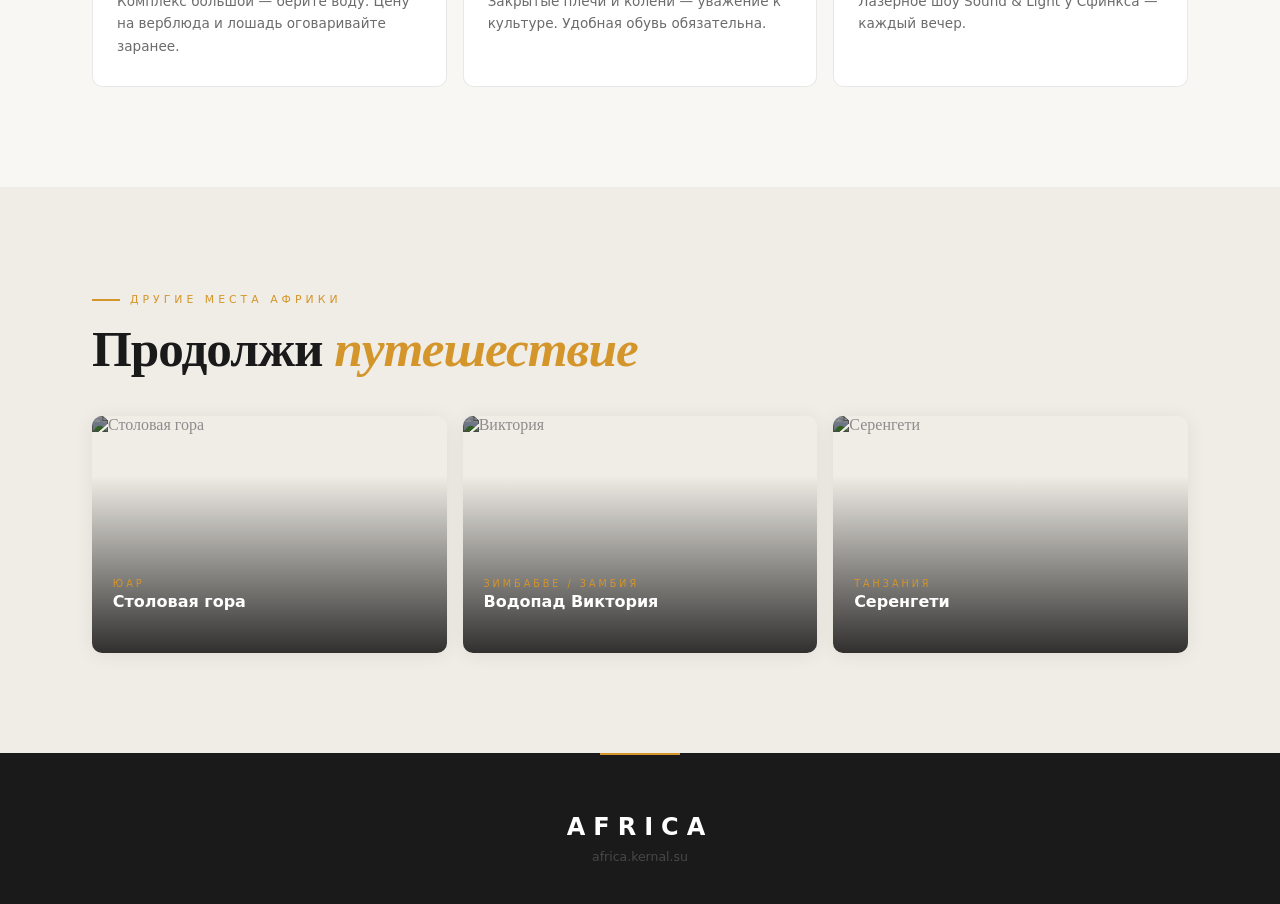
==== commit c35a2a0c: "redesign: white/gold palette in cutwoodshop style" ====
--- a/giza.html
+++ b/giza.html
@@ -34,7 +34,7 @@
     <div class="scroll-hint">Scroll</div>
   </div>
 
-  <section style="background: var(--cream);">
+  <section style="background: var(--bg);">
     <div class="container">
       <div class="split">
         <div class="split-text reveal">
@@ -87,7 +87,7 @@
     </div>
   </section>
 
-  <section style="background: var(--cream);">
+  <section style="background: var(--bg);">
     <div class="container">
       <div class="section-tag reveal">Советы туристам</div>
       <h2 class="section-title reveal">Как <em>подготовиться</em></h2>
@@ -102,7 +102,7 @@
     </div>
   </section>
 
-  <section style="background: var(--cream2);">
+  <section style="background: var(--bg2);">
     <div class="container">
       <div class="section-tag reveal">Другие места Африки</div>
       <h2 class="section-title reveal">Продолжи <em>путешествие</em></h2>
--- a/style.css
+++ b/style.css
@@ -1,17 +1,18 @@
 *, *::before, *::after { margin: 0; padding: 0; box-sizing: border-box; }
 
 :root {
-  --cream:    #F7F3EC;
-  --cream2:   #EDE6D8;
-  --terra:    #C4542A;
-  --terra2:   #A83E1A;
-  --green:    #1E5631;
-  --green2:   #2D7A47;
-  --ink:      #1A120B;
-  --ink2:     #3D2B1F;
-  --sand:     #D4A853;
-  --muted:    #8C7B6E;
-  --border:   rgba(26,18,11,0.1);
+  --white:    #ffffff;
+  --bg:       #f8f7f4;
+  --bg2:      #f0ede7;
+  --gold:     #D4952A;
+  --gold2:    #b87d1e;
+  --dark:     #1a1a1a;
+  --dark2:    #2d2d2d;
+  --gray:     #6b6b6b;
+  --gray2:    #9a9a9a;
+  --border:   rgba(0,0,0,0.09);
+  --shadow:   0 2px 20px rgba(0,0,0,0.07);
+  --shadow-lg:0 12px 48px rgba(0,0,0,0.12);
   --ease-out: cubic-bezier(0.16, 1, 0.3, 1);
   --ease-io:  cubic-bezier(0.76, 0, 0.24, 1);
 }
@@ -19,75 +20,75 @@
 html { scroll-behavior: smooth; }
 body {
   font-family: 'Georgia', 'Times New Roman', serif;
-  background: var(--cream);
-  color: var(--ink);
+  background: var(--white);
+  color: var(--dark);
   overflow-x: hidden;
   animation: pageIn 0.5s var(--ease-out) both;
 }
 
 @keyframes pageIn {
-  from { opacity: 0; transform: translateY(10px); }
+  from { opacity: 0; transform: translateY(8px); }
   to   { opacity: 1; transform: translateY(0); }
 }
 
 /* ── SCROLLBAR ── */
 ::-webkit-scrollbar { width: 4px; }
-::-webkit-scrollbar-track { background: var(--cream2); }
-::-webkit-scrollbar-thumb { background: var(--terra); border-radius: 2px; }
+::-webkit-scrollbar-track { background: var(--bg2); }
+::-webkit-scrollbar-thumb { background: var(--gold); border-radius: 2px; }
 
 /* ── NAV ── */
 nav {
   position: fixed; top: 0; left: 0; right: 0; z-index: 100;
-  padding: 0 2.5rem; height: 68px;
+  padding: 0 2.5rem; height: 70px;
   display: flex; align-items: center; justify-content: space-between;
-  background: rgba(247,243,236,0.85);
-  backdrop-filter: blur(12px);
-  -webkit-backdrop-filter: blur(12px);
+  background: rgba(255,255,255,0.9);
+  backdrop-filter: blur(16px);
+  -webkit-backdrop-filter: blur(16px);
   border-bottom: 1px solid transparent;
   transition: border-color 0.4s, background 0.4s, box-shadow 0.4s;
 }
 nav.scrolled {
-  background: rgba(247,243,236,0.97);
+  background: rgba(255,255,255,0.98);
   border-color: var(--border);
-  box-shadow: 0 2px 20px rgba(26,18,11,0.06);
+  box-shadow: 0 1px 24px rgba(0,0,0,0.06);
 }
 .nav-logo {
-  font-size: 1.1rem; font-weight: 700;
-  color: var(--ink); letter-spacing: 5px;
+  font-family: 'Segoe UI', system-ui, sans-serif;
+  font-size: 1rem; font-weight: 800;
+  color: var(--dark); letter-spacing: 6px;
   text-decoration: none; text-transform: uppercase;
-  font-family: 'Segoe UI', system-ui, sans-serif;
   transition: color 0.25s;
 }
-.nav-logo:hover { color: var(--terra); }
+.nav-logo:hover { color: var(--gold); }
 
 .nav-links { display: flex; gap: 2.5rem; list-style: none; }
 .nav-links a {
-  color: var(--muted);
+  color: var(--gray);
   text-decoration: none;
   font-family: 'Segoe UI', system-ui, sans-serif;
-  font-size: 0.78rem; letter-spacing: 2px; text-transform: uppercase;
+  font-size: 0.75rem; letter-spacing: 2px; text-transform: uppercase;
   transition: color 0.25s;
   position: relative; padding-bottom: 3px;
 }
 .nav-links a::after {
   content: '';
   position: absolute; bottom: 0; left: 0; right: 0;
-  height: 1.5px; background: var(--terra);
+  height: 1.5px; background: var(--gold);
   transform: scaleX(0); transform-origin: right;
   transition: transform 0.3s var(--ease-out);
 }
-.nav-links a:hover { color: var(--terra); }
+.nav-links a:hover { color: var(--dark); }
 .nav-links a:hover::after { transform: scaleX(1); transform-origin: left; }
 
 .back-btn {
   display: inline-flex; align-items: center; gap: 8px;
-  color: var(--muted);
+  color: var(--gray);
   text-decoration: none;
   font-family: 'Segoe UI', system-ui, sans-serif;
-  font-size: 0.78rem; letter-spacing: 2px; text-transform: uppercase;
+  font-size: 0.75rem; letter-spacing: 2px; text-transform: uppercase;
   transition: color 0.25s, gap 0.3s;
 }
-.back-btn:hover { color: var(--terra); gap: 4px; }
+.back-btn:hover { color: var(--gold); gap: 4px; }
 .back-btn svg { transition: transform 0.3s var(--ease-out); }
 .back-btn:hover svg { transform: translateX(-4px); }
 
@@ -101,21 +102,20 @@
 .hero-bg {
   position: absolute; inset: 0;
   background-size: cover; background-position: center;
-  filter: brightness(0.55) saturate(1.05);
+  filter: brightness(0.5) saturate(0.9);
   transform: scale(1.04);
   transition: transform 10s var(--ease-out);
   will-change: transform;
 }
 .hero:hover .hero-bg { transform: scale(1.07); }
 
-/* Diagonal overlay */
 .hero::after {
   content: '';
   position: absolute; inset: 0;
   background: linear-gradient(
     160deg,
-    transparent 40%,
-    rgba(26,18,11,0.7) 100%
+    transparent 35%,
+    rgba(0,0,0,0.65) 100%
   );
   pointer-events: none;
 }
@@ -128,9 +128,9 @@
 .hero-label {
   display: inline-block;
   font-family: 'Segoe UI', system-ui, sans-serif;
-  font-size: 0.7rem; letter-spacing: 5px; text-transform: uppercase;
-  color: var(--cream2);
-  background: var(--terra);
+  font-size: 0.68rem; letter-spacing: 5px; text-transform: uppercase;
+  color: var(--dark);
+  background: var(--gold);
   padding: 5px 14px; border-radius: 2px;
   margin-bottom: 1.2rem;
   opacity: 0; animation: fadeUp 0.6s 0.2s var(--ease-out) forwards;
@@ -139,12 +139,12 @@
   font-size: clamp(3.5rem, 9vw, 8rem);
   font-weight: 700; line-height: 0.9;
   letter-spacing: -2px; color: #fff;
-  text-shadow: 0 2px 40px rgba(0,0,0,0.6);
+  text-shadow: 0 2px 40px rgba(0,0,0,0.5);
   opacity: 0; animation: fadeUp 0.8s 0.35s var(--ease-out) forwards;
 }
 .hero h1 em {
   font-style: italic;
-  color: var(--sand);
+  color: var(--gold);
 }
 .hero-sub {
   margin-top: 1.2rem;
@@ -160,33 +160,32 @@
 }
 .hero-meta span {
   font-family: 'Segoe UI', system-ui, sans-serif;
-  font-size: 0.82rem; color: rgba(255,255,255,0.6);
+  font-size: 0.82rem; color: rgba(255,255,255,0.55);
   padding: 0 1.2rem 0 0; margin-right: 1.2rem;
-  border-right: 1px solid rgba(255,255,255,0.2);
+  border-right: 1px solid rgba(255,255,255,0.15);
 }
 .hero-meta span:last-child { border-right: none; }
-.hero-meta span strong { color: var(--sand); display: block; font-size: 1rem; margin-bottom: 1px; }
-
-/* Main page hero CTA */
+.hero-meta span strong { color: var(--gold); display: block; font-size: 1rem; margin-bottom: 1px; }
+
 .hero-cta {
   display: inline-flex; align-items: center; gap: 10px;
   margin-top: 2rem; padding: 14px 36px;
-  background: var(--terra); color: #fff;
-  font-family: 'Segoe UI', system-ui, sans-serif;
-  font-weight: 600; font-size: 0.82rem;
+  background: var(--gold); color: #fff;
+  font-family: 'Segoe UI', system-ui, sans-serif;
+  font-weight: 700; font-size: 0.78rem;
   letter-spacing: 2px; text-transform: uppercase;
-  text-decoration: none; border-radius: 2px;
+  text-decoration: none; border-radius: 3px;
   transition: background 0.3s, transform 0.3s var(--ease-out), gap 0.3s;
   opacity: 0; animation: fadeUp 0.7s 0.8s var(--ease-out) forwards;
 }
-.hero-cta:hover { background: var(--terra2); transform: translateY(-2px); gap: 16px; }
+.hero-cta:hover { background: var(--gold2); transform: translateY(-2px); gap: 16px; }
 
 .scroll-hint {
   position: absolute; bottom: 2.2rem; right: 3.5rem; z-index: 2;
   display: flex; align-items: center; gap: 10px;
   opacity: 0; font-family: 'Segoe UI', system-ui, sans-serif;
   font-size: 0.65rem; letter-spacing: 4px; text-transform: uppercase;
-  color: rgba(255,255,255,0.5);
+  color: rgba(255,255,255,0.45);
   animation: fadeIn 1s 1.3s forwards;
   writing-mode: vertical-rl;
 }
@@ -204,67 +203,66 @@
   display: inline-flex; align-items: center; gap: 10px;
   font-family: 'Segoe UI', system-ui, sans-serif;
   font-size: 0.68rem; letter-spacing: 4px; text-transform: uppercase;
-  color: var(--terra); margin-bottom: 1rem;
+  color: var(--gold); margin-bottom: 1rem;
 }
 .section-tag::before {
   content: '';
   display: block; width: 28px; height: 2px;
-  background: var(--terra); flex-shrink: 0;
+  background: var(--gold); flex-shrink: 0;
 }
 .section-title {
   font-size: clamp(2rem, 4.5vw, 3.2rem);
   font-weight: 700; line-height: 1.05;
-  letter-spacing: -1px; color: var(--ink);
+  letter-spacing: -1px; color: var(--dark);
   margin-bottom: 1.5rem;
 }
-.section-title em { font-style: italic; color: var(--terra); }
-
-/* ── INTRO BAND (index) ── */
+.section-title em { font-style: italic; color: var(--gold); }
+
+/* ── INTRO BAND ── */
 .intro-band {
-  background: var(--ink);
+  background: var(--dark);
   padding: 80px 2rem;
 }
-.intro-band .section-tag { color: var(--sand); }
-.intro-band .section-tag::before { background: var(--sand); }
+.intro-band .section-tag { color: var(--gold); }
+.intro-band .section-tag::before { background: var(--gold); }
 .intro-band .section-title { color: #fff; }
-.intro-band .section-title em { color: var(--sand); }
+.intro-band .section-title em { color: var(--gold); }
 .intro-band p {
-  font-size: 1.05rem; color: rgba(255,255,255,0.6);
+  font-size: 1.05rem; color: rgba(255,255,255,0.55);
   line-height: 1.9; max-width: 680px;
 }
 
 .intro-figures {
   display: grid; grid-template-columns: repeat(4, 1fr);
   gap: 0; margin-top: 3.5rem;
-  border: 1px solid rgba(255,255,255,0.08);
-  border-radius: 4px; overflow: hidden;
+  border: 1px solid rgba(255,255,255,0.07);
+  border-radius: 6px; overflow: hidden;
 }
 .fig-item {
   padding: 2rem 1.5rem;
-  border-right: 1px solid rgba(255,255,255,0.08);
+  border-right: 1px solid rgba(255,255,255,0.07);
   transition: background 0.3s;
 }
 .fig-item:last-child { border-right: none; }
 .fig-item:hover { background: rgba(255,255,255,0.03); }
 .fig-val {
   font-size: 2.2rem; font-weight: 700;
-  color: var(--sand); line-height: 1;
+  color: var(--gold); line-height: 1;
 }
 .fig-lbl {
   font-family: 'Segoe UI', system-ui, sans-serif;
-  font-size: 0.72rem; color: rgba(255,255,255,0.35);
+  font-size: 0.72rem; color: rgba(255,255,255,0.3);
   letter-spacing: 2px; text-transform: uppercase;
   margin-top: 0.5rem;
 }
 
-/* ── PLACES GRID (index) ── */
-.places-section { background: var(--cream); padding: 100px 2rem; }
+/* ── PLACES GRID ── */
+.places-section { background: var(--bg); padding: 100px 2rem; }
 .places-grid {
   display: grid;
   grid-template-columns: repeat(4, 1fr);
-  gap: 2px;
+  gap: 20px;
   margin-top: 3rem;
-  border-radius: 8px; overflow: hidden;
 }
 
 .place-card {
@@ -272,34 +270,42 @@
   display: block; text-decoration: none;
   color: #fff;
   overflow: hidden;
+  border-radius: 10px;
   aspect-ratio: 3/4;
   cursor: pointer;
+  box-shadow: var(--shadow);
+  transition: transform 0.4s var(--ease-out), box-shadow 0.4s;
+}
+.place-card:hover {
+  transform: translateY(-6px);
+  box-shadow: var(--shadow-lg);
 }
 .place-card img {
   width: 100%; height: 100%; object-fit: cover;
   transition: transform 0.7s var(--ease-out), filter 0.5s;
-  filter: brightness(0.5) saturate(1.1);
-}
-.place-card:hover img { transform: scale(1.07); filter: brightness(0.65) saturate(1.2); }
+  filter: brightness(0.55) saturate(1.0);
+}
+.place-card:hover img { transform: scale(1.06); filter: brightness(0.7) saturate(1.1); }
 
 .card-body {
   position: absolute; inset: 0;
   display: flex; flex-direction: column; justify-content: flex-end;
-  padding: 1.5rem 1.2rem;
-  background: linear-gradient(transparent 35%, rgba(26,18,11,0.92) 100%);
+  padding: 1.5rem 1.3rem;
+  background: linear-gradient(transparent 30%, rgba(0,0,0,0.88) 100%);
 }
 .card-tag {
   font-family: 'Segoe UI', system-ui, sans-serif;
   font-size: 0.6rem; letter-spacing: 3px; text-transform: uppercase;
-  color: var(--sand); margin-bottom: 0.3rem;
+  color: var(--gold); margin-bottom: 0.3rem;
 }
 .card-name {
   font-size: 1.05rem; font-weight: 700; line-height: 1.2;
   font-family: 'Segoe UI', system-ui, sans-serif;
+  color: #fff;
 }
 .card-hint {
   font-family: 'Segoe UI', system-ui, sans-serif;
-  font-size: 0.76rem; color: rgba(255,255,255,0.55);
+  font-size: 0.76rem; color: rgba(255,255,255,0.5);
   line-height: 1.5; margin-top: 0.4rem;
   max-height: 0; overflow: hidden;
   transition: max-height 0.4s var(--ease-out), opacity 0.4s;
@@ -311,25 +317,24 @@
   margin-top: 0.8rem;
   font-family: 'Segoe UI', system-ui, sans-serif;
   font-size: 0.7rem; letter-spacing: 2px; text-transform: uppercase;
-  color: var(--terra);
+  color: var(--gold);
   opacity: 0; transform: translateY(6px);
   transition: opacity 0.3s var(--ease-out), transform 0.3s var(--ease-out);
 }
 .card-go::after { content: '→'; }
 .place-card:hover .card-go { opacity: 1; transform: translateY(0); }
 
-/* Number badge */
 .card-num {
   position: absolute; top: 1rem; left: 1.2rem;
   font-family: 'Segoe UI', system-ui, sans-serif;
   font-size: 0.65rem; font-weight: 700;
-  color: rgba(255,255,255,0.35); letter-spacing: 1px;
-}
-
-/* ── TERRA BANNER ── */
+  color: rgba(255,255,255,0.3); letter-spacing: 1px;
+}
+
+/* ── TERRA BANNER → GOLD BANNER ── */
 .terra-banner {
-  background: var(--terra);
-  padding: 64px 2rem; text-align: center;
+  background: var(--gold);
+  padding: 72px 2rem; text-align: center;
   position: relative; overflow: hidden;
 }
 .terra-banner::before {
@@ -339,8 +344,8 @@
     -45deg,
     transparent,
     transparent 10px,
-    rgba(0,0,0,0.04) 10px,
-    rgba(0,0,0,0.04) 11px
+    rgba(0,0,0,0.03) 10px,
+    rgba(0,0,0,0.03) 11px
   );
 }
 .terra-banner .container { position: relative; }
@@ -351,19 +356,19 @@
 .terra-banner p {
   font-family: 'Segoe UI', system-ui, sans-serif;
   margin-top: 0.7rem; font-size: 1rem;
-  color: rgba(255,255,255,0.7);
-}
-
-/* ── EUROPE PROMO (index) ── */
+  color: rgba(255,255,255,0.75);
+}
+
+/* ── EUROPE PROMO ── */
 .europe-promo {
-  background: var(--ink2);
+  background: var(--dark2);
   padding: 0; position: relative; overflow: hidden;
 }
 .europe-img-bg {
   position: absolute; inset: 0;
   background-image: url('https://europe.kernal.su/img/eiffel.jpg');
   background-size: cover; background-position: center 30%;
-  filter: brightness(0.15) saturate(0.5);
+  filter: brightness(0.12) saturate(0.4);
   transform: scale(1.04);
   transition: transform 10s var(--ease-out);
 }
@@ -377,52 +382,52 @@
 .europe-text .ep-tag {
   font-family: 'Segoe UI', system-ui, sans-serif;
   font-size: 0.68rem; letter-spacing: 5px; text-transform: uppercase;
-  color: var(--sand); margin-bottom: 1rem;
+  color: var(--gold); margin-bottom: 1rem;
   display: flex; align-items: center; gap: 10px;
 }
-.europe-text .ep-tag::before { content:''; display:block; width:24px; height:1px; background:var(--sand); }
+.europe-text .ep-tag::before { content:''; display:block; width:24px; height:1px; background:var(--gold); }
 .europe-text h2 {
   font-size: clamp(2.8rem, 5vw, 5rem);
   font-weight: 700; color: #fff; line-height: 0.92;
   letter-spacing: -2px;
 }
-.europe-text h2 em { font-style: italic; color: var(--sand); }
+.europe-text h2 em { font-style: italic; color: var(--gold); }
 .europe-text p {
   font-family: 'Segoe UI', system-ui, sans-serif;
-  margin-top: 1.5rem; color: rgba(255,255,255,0.55);
+  margin-top: 1.5rem; color: rgba(255,255,255,0.5);
   line-height: 1.8; font-size: 1rem; max-width: 420px;
 }
 .ep-cta {
   display: inline-flex; align-items: center; gap: 12px;
   margin-top: 2.5rem; padding: 15px 36px;
-  background: transparent;
-  border: 1.5px solid rgba(255,255,255,0.3);
+  background: var(--gold);
+  border: 1.5px solid var(--gold);
   color: #fff;
   font-family: 'Segoe UI', system-ui, sans-serif;
-  font-size: 0.8rem; font-weight: 600; letter-spacing: 2px; text-transform: uppercase;
-  text-decoration: none; border-radius: 2px;
+  font-size: 0.78rem; font-weight: 700; letter-spacing: 2px; text-transform: uppercase;
+  text-decoration: none; border-radius: 3px;
   transition: background 0.35s, border-color 0.35s, gap 0.35s;
 }
-.ep-cta:hover { background: var(--terra); border-color: var(--terra); gap: 20px; }
+.ep-cta:hover { background: var(--gold2); border-color: var(--gold2); gap: 20px; }
 
 .europe-photos {
   display: grid; grid-template-columns: 1fr 1fr; gap: 8px;
 }
-.ep-photo { border-radius: 6px; overflow: hidden; position: relative; }
+.ep-photo { border-radius: 8px; overflow: hidden; position: relative; }
 .ep-photo:first-child { grid-row: span 2; }
 .ep-photo img {
   width: 100%; height: 100%; min-height: 130px;
   object-fit: cover; display: block;
-  filter: brightness(0.6);
+  filter: brightness(0.65);
   transition: filter 0.4s, transform 0.5s var(--ease-out);
 }
-.ep-photo:hover img { filter: brightness(0.85); transform: scale(1.04); }
+.ep-photo:hover img { filter: brightness(0.9); transform: scale(1.04); }
 .ep-photo-name {
   position: absolute; bottom: 0; left: 0; right: 0;
   padding: 0.8rem;
   font-family: 'Segoe UI', system-ui, sans-serif;
   font-size: 0.75rem; font-weight: 600; color: #fff;
-  background: linear-gradient(transparent, rgba(0,0,0,0.65));
+  background: linear-gradient(transparent, rgba(0,0,0,0.6));
 }
 
 /* ── SPLIT (detail pages) ── */
@@ -431,47 +436,47 @@
   gap: 72px; align-items: start;
 }
 .split-text p {
-  font-size: 1.05rem; color: var(--ink2);
+  font-size: 1.05rem; color: var(--dark2);
   line-height: 1.95; margin-bottom: 1.1rem;
 }
 .split-img {
-  position: relative; border-radius: 6px; overflow: hidden;
+  position: relative; border-radius: 10px; overflow: hidden;
+  box-shadow: var(--shadow-lg);
 }
 .split-img img {
   width: 100%; aspect-ratio: 4/3; object-fit: cover; display: block;
   transition: transform 0.7s var(--ease-out);
 }
 .split-img:hover img { transform: scale(1.04); }
-/* Accent stripe on image */
 .split-img::before {
   content: '';
   position: absolute; top: 0; left: 0; bottom: 0; width: 4px;
-  background: var(--terra); z-index: 1;
+  background: var(--gold); z-index: 1;
 }
 
 /* ── STATS BAND ── */
 .stats-band {
-  background: var(--green);
+  background: var(--dark);
   padding: 64px 2rem;
 }
 .stats-row {
   display: grid; grid-template-columns: repeat(4, 1fr);
-  gap: 1px; background: rgba(255,255,255,0.1);
-  border-radius: 4px; overflow: hidden;
+  gap: 1px; background: rgba(255,255,255,0.07);
+  border-radius: 6px; overflow: hidden;
 }
 .stat-box {
-  background: rgba(30,86,49,0.6);
+  background: rgba(26,26,26,0.8);
   padding: 2rem 1.5rem; text-align: center;
   transition: background 0.3s, transform 0.3s var(--ease-out);
   cursor: default;
 }
-.stat-box:hover { background: rgba(30,86,49,0.9); transform: translateY(-3px); }
+.stat-box:hover { background: rgba(26,26,26,1); transform: translateY(-3px); }
 .stat-val {
-  font-size: 2rem; font-weight: 700; color: #fff; line-height: 1;
+  font-size: 2rem; font-weight: 700; color: var(--gold); line-height: 1;
 }
 .stat-lbl {
   font-family: 'Segoe UI', system-ui, sans-serif;
-  font-size: 0.72rem; color: rgba(255,255,255,0.5);
+  font-size: 0.72rem; color: rgba(255,255,255,0.4);
   margin-top: 0.4rem; text-transform: uppercase; letter-spacing: 1.5px;
 }
 
@@ -484,26 +489,24 @@
   position: relative; transition: background 0.25s;
 }
 .tl-row:last-child { border-bottom: none; }
-.tl-row:hover { background: transparent; }
 .tl-year {
   font-size: 1.2rem; font-weight: 700;
-  color: var(--terra); line-height: 1;
+  color: var(--gold); line-height: 1;
   transition: color 0.25s;
 }
-.tl-row:hover .tl-year { color: var(--terra2); }
+.tl-row:hover .tl-year { color: var(--gold2); }
 .tl-year small {
   display: block; font-family: 'Segoe UI', system-ui, sans-serif;
   font-size: 0.62rem; letter-spacing: 2px; text-transform: uppercase;
-  color: var(--muted); font-weight: 400; margin-top: 4px;
-}
-.tl-body h3 { font-size: 1rem; font-weight: 700; margin-bottom: 0.4rem; color: var(--ink); }
-.tl-body p { font-size: 0.9rem; color: var(--ink2); line-height: 1.75; font-family: 'Segoe UI', system-ui, sans-serif; }
-
-/* Vertical accent line */
+  color: var(--gray2); font-weight: 400; margin-top: 4px;
+}
+.tl-body h3 { font-size: 1rem; font-weight: 700; margin-bottom: 0.4rem; color: var(--dark); }
+.tl-body p { font-size: 0.9rem; color: var(--gray); line-height: 1.75; font-family: 'Segoe UI', system-ui, sans-serif; }
+
 .tl-row::before {
   content: '';
   position: absolute; left: -2rem; top: 2rem; bottom: 0; width: 2px;
-  background: linear-gradient(var(--terra), transparent);
+  background: linear-gradient(var(--gold), transparent);
   transform: scaleY(0); transform-origin: top;
   transition: transform 0.5s var(--ease-out);
 }
@@ -515,47 +518,46 @@
   gap: 16px; margin-top: 2.5rem;
 }
 .tip {
-  background: #fff;
+  background: var(--white);
   border: 1px solid var(--border);
-  border-radius: 8px; padding: 1.8rem 1.5rem;
+  border-radius: 10px; padding: 1.8rem 1.5rem;
   transition: border-color 0.3s, box-shadow 0.3s, transform 0.4s var(--ease-out);
 }
 .tip:hover {
-  border-color: var(--terra);
-  box-shadow: 0 12px 32px rgba(196,84,42,0.1);
+  border-color: var(--gold);
+  box-shadow: 0 12px 32px rgba(212,149,42,0.1);
   transform: translateY(-5px);
 }
 .tip-icon { font-size: 1.8rem; margin-bottom: 0.8rem; }
 .tip-title {
   font-size: 0.95rem; font-weight: 700;
-  margin-bottom: 0.4rem; color: var(--ink);
+  margin-bottom: 0.4rem; color: var(--dark);
 }
 .tip-text {
   font-family: 'Segoe UI', system-ui, sans-serif;
-  font-size: 0.85rem; color: var(--muted); line-height: 1.65;
+  font-size: 0.85rem; color: var(--gray); line-height: 1.65;
 }
 
 /* ── FACT BOXES ── */
 .facts-col { display: flex; flex-direction: column; gap: 12px; }
 .fact-box {
-  background: #fff;
+  background: var(--white);
   border: 1px solid var(--border);
-  border-left: 3px solid var(--terra);
-  border-radius: 0 6px 6px 0;
+  border-left: 3px solid var(--gold);
+  border-radius: 0 8px 8px 0;
   padding: 1rem 1.2rem;
   transition: border-left-color 0.3s, box-shadow 0.3s;
 }
 .fact-box:hover {
-  border-left-color: var(--green);
-  box-shadow: 4px 0 0 0 var(--green),
-              0 4px 20px rgba(0,0,0,0.05);
+  border-left-color: var(--dark);
+  box-shadow: 0 4px 20px rgba(0,0,0,0.06);
 }
 .fact-box .lbl {
   font-family: 'Segoe UI', system-ui, sans-serif;
   font-size: 0.65rem; letter-spacing: 3px; text-transform: uppercase;
-  color: var(--terra); margin-bottom: 0.3rem;
-}
-.fact-box .val { font-size: 0.97rem; font-weight: 600; color: var(--ink); }
+  color: var(--gold); margin-bottom: 0.3rem;
+}
+.fact-box .val { font-size: 0.97rem; font-weight: 600; color: var(--dark); }
 
 /* ── OTHER CARDS ── */
 .other-grid {
@@ -563,30 +565,31 @@
   gap: 16px; margin-top: 2.5rem;
 }
 .other-card {
-  position: relative; border-radius: 8px; overflow: hidden;
+  position: relative; border-radius: 10px; overflow: hidden;
   text-decoration: none; color: #fff; display: block;
+  box-shadow: var(--shadow);
   transition: transform 0.45s var(--ease-out), box-shadow 0.45s;
 }
 .other-card:hover {
   transform: translateY(-7px);
-  box-shadow: 0 24px 50px rgba(26,18,11,0.2);
+  box-shadow: var(--shadow-lg);
 }
 .other-card img {
   width: 100%; aspect-ratio: 3/2; object-fit: cover; display: block;
-  filter: brightness(0.5) saturate(1.1);
+  filter: brightness(0.55) saturate(0.95);
   transition: transform 0.7s var(--ease-out), filter 0.5s;
 }
-.other-card:hover img { transform: scale(1.06); filter: brightness(0.7) saturate(1.2); }
+.other-card:hover img { transform: scale(1.06); filter: brightness(0.75) saturate(1.1); }
 .other-overlay {
   position: absolute; inset: 0;
   display: flex; flex-direction: column; justify-content: flex-end;
   padding: 1.3rem;
-  background: linear-gradient(transparent 25%, rgba(26,18,11,0.8));
+  background: linear-gradient(transparent 25%, rgba(0,0,0,0.8));
 }
 .other-tag {
   font-family: 'Segoe UI', system-ui, sans-serif;
   font-size: 0.6rem; letter-spacing: 3px; text-transform: uppercase;
-  color: var(--sand); margin-bottom: 0.2rem;
+  color: var(--gold); margin-bottom: 0.2rem;
 }
 .other-name {
   font-family: 'Segoe UI', system-ui, sans-serif;
@@ -595,28 +598,28 @@
 .other-arrow {
   display: inline-block; margin-top: 0.4rem;
   font-family: 'Segoe UI', system-ui, sans-serif;
-  font-size: 0.72rem; color: var(--terra);
+  font-size: 0.72rem; color: var(--gold);
   opacity: 0; transform: translateY(6px);
   transition: opacity 0.3s var(--ease-out), transform 0.3s var(--ease-out);
 }
 .other-card:hover .other-arrow { opacity: 1; transform: translateY(0); }
 
 /* ── GALLERY ── */
-.gallery-2 { display: grid; grid-template-columns: 2fr 1fr; gap: 6px; height: 480px; }
-.gallery-2 .g-main { border-radius: 8px; overflow: hidden; }
-.gallery-2 .g-side { display: grid; gap: 6px; }
-.gallery-2 .g-side > div { border-radius: 8px; overflow: hidden; }
-.g-item { overflow: hidden; border-radius: 8px; }
+.gallery-2 { display: grid; grid-template-columns: 2fr 1fr; gap: 8px; height: 480px; }
+.gallery-2 .g-main { border-radius: 10px; overflow: hidden; }
+.gallery-2 .g-side { display: grid; gap: 8px; }
+.gallery-2 .g-side > div { border-radius: 10px; overflow: hidden; }
+.g-item { overflow: hidden; border-radius: 10px; }
 .g-item img, .gallery-2 img {
   width: 100%; height: 100%; object-fit: cover; display: block;
   transition: transform 0.6s var(--ease-out), filter 0.4s;
-  filter: brightness(0.88);
+  filter: brightness(0.9);
 }
 .g-item:hover img, .gallery-2 div:hover img { transform: scale(1.05); filter: brightness(1.0); }
 
 /* ── FOOTER ── */
 footer {
-  background: var(--ink);
+  background: var(--dark);
   padding: 60px 2rem 40px;
   text-align: center;
   position: relative; overflow: hidden;
@@ -624,11 +627,11 @@
 footer::before {
   content: '';
   position: absolute; top: 0; left: 50%; transform: translateX(-50%);
-  width: 120px; height: 2px;
-  background: var(--terra);
+  width: 80px; height: 2px;
+  background: var(--gold);
 }
 .footer-logo {
-  font-size: 1.5rem; font-weight: 700; color: var(--cream);
+  font-size: 1.5rem; font-weight: 800; color: #fff;
   letter-spacing: 8px; text-transform: uppercase;
   margin-bottom: 0.5rem;
   font-family: 'Segoe UI', system-ui, sans-serif;
